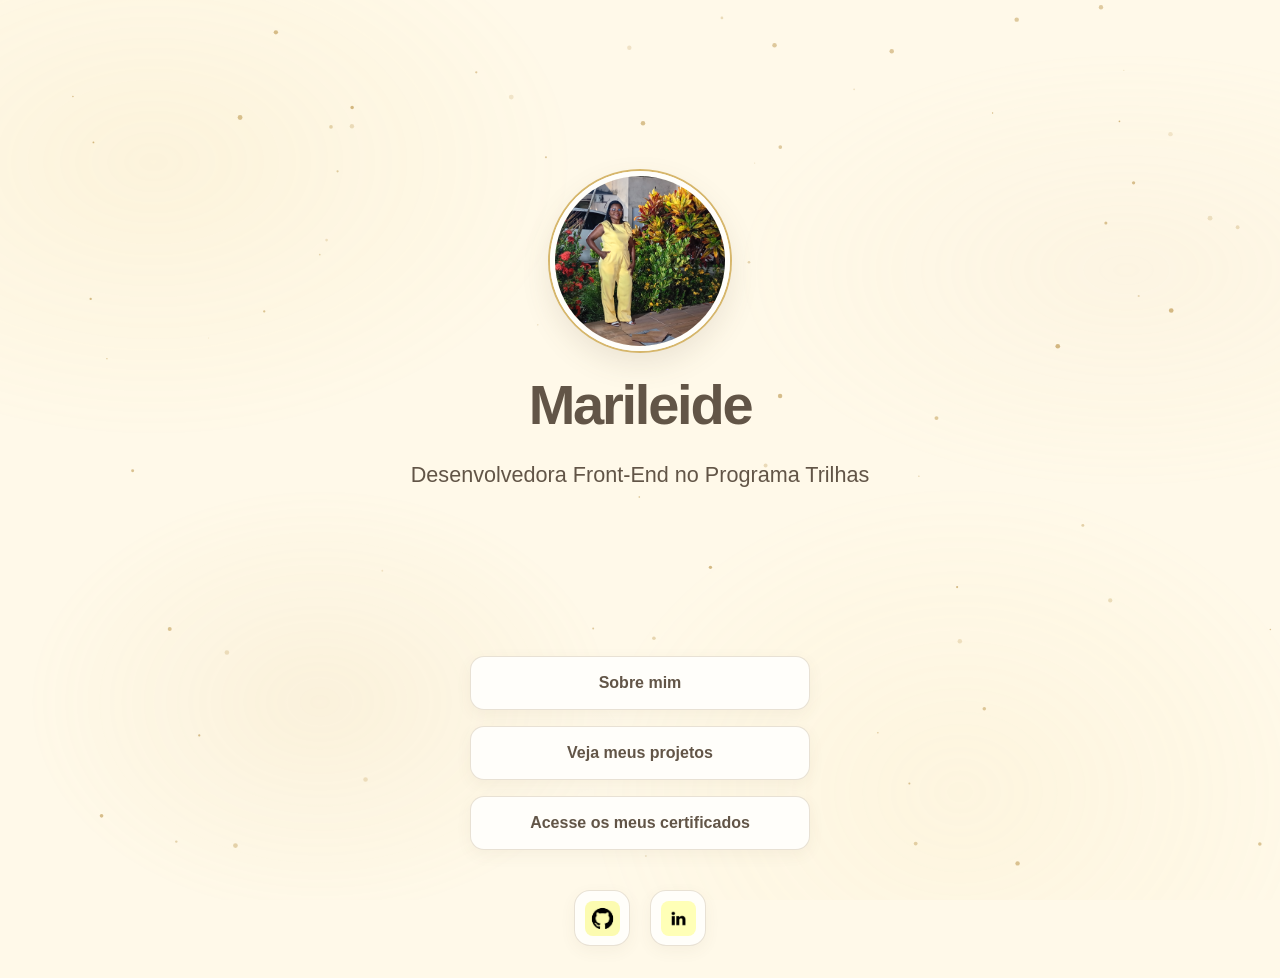
==== index.html @ 8dfe2529 "Publica projeto Desafio 1" ====
<!DOCTYPE html>
<html lang="pt-br">
<head>
  <meta charset="UTF-8">
  <meta name="viewport" content="width=device-width, initial-scale=1.0">
  <meta name="theme-color" content="#fff9e9">
  <title>Meu Portfólio</title>
  <link rel="stylesheet" href="./style.css">
</head>

<body>
  <main id="inicio" class="cabecalho">
    <img src="./img/marileide.jpg" alt="Foto da Marileide" class="foto-perfil">
    <h1>Marileide</h1>
    <p class="cabecalho-sub-titulo">
      Desenvolvedora Front-End no Programa Trilhas
    </p>
  </main>

  <section class="botoes">
    <nav aria-label="Navegação principal">
      <a href="./sobre.html">
        <button type="button">Sobre mim</button>
      </a>

      <a href="./projetos.html">
        <button type="button">Veja meus projetos</button>
      </a>

      <a href="./certificados.html">
        <button type="button">Acesse os meus certificados</button>
      </a>
    </nav>
  </section>

  <div class="redes-sociais">
    <a href="https://github.com/MariGoncalves21" target="_blank" rel="noopener noreferrer">
      <img src="./img/github.jpg" alt="GitHub">
    </a>

    <a href="" target="_blank" rel="noopener noreferrer">
      <img src="./img/linkedin.jpg" alt="LinkedIn">
    </a>
  </div>

  <script src="./script.js" defer></script>
</body>
</html>
---- style.css ----
* {
  margin: 0;
  padding: 0;
  box-sizing: border-box;
  font-family: "Segoe UI", Tahoma, Geneva, Verdana, sans-serif;
}

html {
  scroll-behavior: smooth;
}

:root {
  --primaria: #f8e7a1;
  --secundaria: #d6b66b;
  --escuro: #625547;
  --maisEscuro: #453b31;
  --claro: #625547;
  --vidro: rgba(255, 254, 250, 0.76);

  --fundo: #fff9e9;
  --branco: #fffefa;
  --bege: #f2e8d8;
  --borda: rgba(151, 125, 77, 0.22);
  --sombra: 0 12px 32px rgba(98, 85, 71, 0.09);
  --sombra-hover: 0 18px 38px rgba(98, 85, 71, 0.15);

  --raio: 20px;
  --transicao: 0.3s ease;
}

body {
  position: relative;
  isolation: isolate;
  min-height: 100vh;
  overflow-wrap: break-word;
  background-color: var(--fundo);
  color: var(--claro);
  line-height: 1.6;
}

body::before {
  content: "";
  position: fixed;
  inset: 0;
  z-index: -1;
  pointer-events: none;
  opacity: 0.1;
  background:
    radial-gradient(ellipse at 12% 18%, #e5c96f 0, transparent 27%),
    radial-gradient(ellipse at 88% 30%, #e9d5ad 0, transparent 25%),
    radial-gradient(ellipse at 75% 88%, #f0d98c 0, transparent 28%),
    radial-gradient(ellipse at 25% 78%, #d6b66b 0, transparent 22%);
}

.cabecalho {
  min-height: 72vh;
  padding: 3rem 1.5rem 2rem;
  display: flex;
  justify-content: center;
  align-items: center;
  flex-direction: column;
  text-align: center;
}

.cabecalho > div {
  display: flex;
  flex-direction: column;
  align-items: center;
  text-align: center;
}

.foto-perfil {
  display: block;
  width: 180px;
  height: 180px;
  object-fit: cover;
  border-radius: 50%;
  border: 5px solid var(--branco);
  box-shadow:
    0 0 0 2px var(--secundaria),
    0 12px 30px rgba(98, 85, 71, 0.13);
  animation: flutuar 5s ease-in-out infinite;
}

h1 {
  margin: 20px 0;
  color: var(--escuro);
  font-size: clamp(2.3rem, 5vw, 3.5rem);
  font-weight: 700;
  line-height: 1.2;
  letter-spacing: -0.04em;
}

.cabecalho-sub-titulo {
  max-width: 650px;
  padding: 0 0.5rem;
  color: var(--claro);
  font-size: clamp(1rem, 2.5vw, 1.35rem);
  text-align: center;
}

.cabecalho p {
  max-width: 650px;
  color: var(--claro);
}

.botoes {
  display: flex;
  justify-content: center;
  text-align: center;
  padding: 0 1.25rem 1rem;
  margin-top: 0.5rem;
}

.botoes nav {
  display: flex;
  flex-direction: column;
  align-items: center;
  gap: 1rem;
  width: min(100%, 340px);
}

.botoes nav a {
  display: block;
  width: 100%;
  text-decoration: none;
}

.botoes button {
  width: 100%;
  min-height: 54px;
  padding: 0.9rem 1.2rem;
  border: 1px solid var(--borda);
  border-radius: 14px;
  background: var(--branco);
  color: var(--escuro);
  font-size: 1rem;
  font-weight: 600;
  cursor: pointer;
  box-shadow: 0 5px 16px rgba(98, 85, 71, 0.06);
  transition:
    transform var(--transicao),
    background-color var(--transicao),
    border-color var(--transicao),
    box-shadow var(--transicao);
}

.botoes button:hover {
  transform: translateY(-3px);
  background: var(--primaria);
  border-color: var(--secundaria);
  box-shadow: var(--sombra);
}

.botoes button:active {
  transform: scale(0.98);
}

.botoes button:focus-visible {
  outline: 2px solid var(--escuro);
  outline-offset: 4px;
}

.redes-sociais {
  display: flex;
  justify-content: center;
  align-items: center;
  flex-wrap: wrap;
  gap: 1.25rem;
  margin: 1.5rem auto 2rem;
  padding: 0 1rem;
}

.redes-sociais a {
  display: flex;
  align-items: center;
  justify-content: center;
  width: 56px;
  height: 56px;
  border: 1px solid var(--borda);
  border-radius: 16px;
  background: var(--branco);
  box-shadow: 0 5px 16px rgba(98, 85, 71, 0.06);
  transition:
    transform var(--transicao),
    border-color var(--transicao),
    box-shadow var(--transicao);
}

.redes-sociais img {
  display: block;
  width: 35px;
  height: 35px;
  object-fit: contain;
  border-radius: 8px;
  transition: transform var(--transicao);
}

.redes-sociais a:hover {
  transform: translateY(-4px);
  border-color: var(--secundaria);
  box-shadow: var(--sombra);
}

.redes-sociais a:hover img {
  transform: scale(1.06);
}

.redes-sociais a:active {
  transform: scale(0.96);
}

.redes-sociais a:focus-visible {
  outline: 2px solid var(--escuro);
  outline-offset: 4px;
}

.sobre {
  padding: 2rem 1.5rem 3rem;
}

.sobre-caixa {
  width: min(100%, 800px);
  margin: 0 auto;
  padding: clamp(1.5rem, 4vw, 2.5rem);
  border: 1px solid var(--borda);
  border-radius: var(--raio);
  background: rgba(255, 254, 250, 0.86);
  box-shadow: var(--sombra);
}

.sobre-paragrafo {
  color: var(--claro);
  font-size: clamp(1rem, 2vw, 1.2rem);
  line-height: 1.9;
  text-align: center;
}

.projetos {
  padding: 3rem 1.5rem;
}

.projetos-titulo {
  margin-bottom: 2.5rem;
  color: var(--escuro);
  font-size: clamp(2rem, 4vw, 2.7rem);
  text-align: center;
}

.projetos-caixa {
  display: grid;
  grid-template-columns: repeat(
    auto-fit,
    minmax(min(100%, 270px), 1fr)
  );
  gap: 1.75rem;
  width: min(100%, 1150px);
  margin: 0 auto;
}

.projetos-card {
  display: flex;
  flex-direction: column;
  min-width: 0;
  overflow: hidden;
  border: 1px solid var(--borda);
  border-radius: var(--raio);
  background: rgba(255, 254, 250, 0.94);
  box-shadow: var(--sombra);
  color: inherit;
  text-decoration: none;
  transition:
    transform var(--transicao),
    border-color var(--transicao),
    box-shadow var(--transicao);
}

.projetos-imagem {
  display: block;
  width: 100%;
  height: 210px;
  object-fit: cover;
  background: var(--bege);
}

.caixa-textos-projetos {
  display: flex;
  flex: 1;
  flex-direction: column;
  align-items: flex-start;
  padding: 1.4rem;
}

.info-projetos {
  margin-bottom: 0.65rem;
  color: #8a6b2d;
  font-size: 1.1rem;
  line-height: 1.5;
  transition: color var(--transicao);
}

.simbolo-projeto {
  display: inline-block;
  margin-left: 0.4rem;
  transition: transform var(--transicao);
}

.paragrafo-projeto,
.paragrafo-projetos {
  color: #75695b;
  font-size: 0.98rem;
  line-height: 1.75;
}

.projetos-card:focus-visible {
  outline: 2px solid var(--escuro);
  outline-offset: 5px;
}

.projetos-card:active {
  transform: scale(0.99);
}

/* ================================
   CERTIFICADOS
================================ */

.certificados {
  min-height: 100vh;
  padding: 4rem 1.5rem 2rem;
  background:
    radial-gradient(
      circle at 12% 12%,
      rgba(248, 231, 161, 0.35),
      transparent 35%
    ),
    radial-gradient(
      circle at 88% 78%,
      rgba(214, 182, 107, 0.15),
      transparent 32%
    );
}

.certificados-cabecalho {
  max-width: 800px;
  margin: 0 auto;
  text-align: center;
}

.certificados-cabecalho h1 {
  margin: 0 0 1rem;
  color: var(--escuro);
  font-size: clamp(2rem, 4vw, 2.8rem);
}

.certificados-cabecalho p {
  color: var(--claro);
  font-size: 1.05rem;
  line-height: 1.8;
}

.certificados-lista {
  display: flex;
  justify-content: center;
  align-items: center;
  width: 100%;
  margin: 4rem auto 3rem;
  padding: 1rem;
  perspective: 1000px;
}

.certificado-card {
  position: relative;
  width: min(100%, 340px);
  min-width: 0;
  padding: 0;
  overflow: visible;
  border: none;
  border-radius: 4px;
  background: transparent;
  animation: certificado-flutuar 4s ease-in-out infinite;
  filter: drop-shadow(0 18px 12px rgba(0, 0, 0, 0.20));
  transition:
    filter 0.35s ease,
    transform 0.35s ease;
}

.certificado-moldura {
  position: relative;
  width: 100%;
  padding: 5px;
  overflow: hidden;
  border: 2px solid #493522;
  border-radius: 4px;
  background: linear-gradient(
    135deg,
    #b99a62 0%,
    #6f5435 12%,
    #38291e 35%,
    #241a14 55%,
    #5c432c 78%,
    #c5a66d 100%
  );
  box-shadow:
    inset 2px 2px 3px rgba(255, 239, 198, 0.45),
    inset -3px -3px 5px rgba(0, 0, 0, 0.55),
    5px 5px 0 #493522,
    8px 8px 0 #8b7049,
    12px 16px 22px rgba(69, 59, 49, 0.25);
  transform: rotateX(1deg);
  transition:
    box-shadow 0.35s ease,
    transform 0.35s ease;
}

.certificado-moldura::before {
  content: "";
  position: absolute;
  inset: 4px;
  z-index: 2;
  border: 1px solid rgba(255, 255, 255, 0.12);
  pointer-events: none;
}

.certificado-link {
  display: block;
  position: relative;
  width: 100%;
  overflow: hidden;
  background: transparent;
  line-height: 0;
  cursor: pointer;
}

.certificado-link:focus-visible {
  outline: 3px solid var(--secundaria);
  outline-offset: 6px;
}

.certificado-imagem {
  display: block;
  width: 100%;
  height: auto;
  max-width: none;
  margin: 0;
  padding: 0;
  border: none;
  border-radius: 0;
  object-fit: cover;
  object-position: center;
  box-shadow: none;
  transition:
    transform 0.4s ease,
    filter 0.4s ease;
}

@keyframes certificado-flutuar {
  0%,
  100% {
    transform: translateY(0);
  }

  50% {
    transform: translateY(-14px);
  }
}

.voltar-container {
  display: flex;
  justify-content: center;
  padding: 1.5rem;
}

.botao-voltar {
  display: inline-flex;
  max-width: 100%;
  margin-top: 1rem;
  padding: 0.8rem 1.35rem;
  align-items: center;
  justify-content: center;
  gap: 0.5rem;
  border: 1px solid #c9a856;
  border-radius: 12px;
  background: var(--primaria);
  color: #50432f;
  font-weight: 600;
  text-align: center;
  text-decoration: none;
  transition:
    transform 0.3s ease,
    box-shadow 0.3s ease,
    background-color 0.3s ease;
}

.seta-voltar {
  display: inline-block;
  font-size: 1.2rem;
  transition: transform 0.3s ease;
}

.botao-voltar:focus-visible {
  outline: 2px solid var(--escuro);
  outline-offset: 4px;
}

.botao-voltar:active {
  transform: scale(0.98);
}

@keyframes flutuar {
  0%,
  100% {
    transform: translateY(0);
  }

  50% {
    transform: translateY(-8px);
  }
}

@media (hover: hover) {
  .projetos-card:hover {
    transform: translateY(-5px);
    border-color: rgba(214, 182, 107, 0.65);
    box-shadow: var(--sombra-hover);
  }

  .projetos-card:hover .info-projetos {
    color: #9a762f;
  }

  .projetos-card:hover .simbolo-projeto {
    transform: translateX(4px);
  }

  .certificado-card:hover {
    animation-play-state: paused;
    filter: drop-shadow(0 25px 18px rgba(0, 0, 0, 0.25));
  }

  .certificado-card:hover .certificado-moldura {
    transform: rotateX(0deg) scale(1.025);
    box-shadow:
      inset 2px 2px 3px rgba(255, 239, 198, 0.5),
      inset -3px -3px 5px rgba(0, 0, 0, 0.55),
      5px 5px 0 #493522,
      8px 8px 0 #8b7049,
      15px 22px 30px rgba(69, 59, 49, 0.3);
  }

  .certificado-card:hover .certificado-imagem {
    filter: brightness(1.04);
  }

  .botao-voltar:hover {
    transform: translateY(-3px);
    background: #f5e1a0;
    box-shadow: 0 8px 18px rgba(98, 85, 71, 0.12);
  }

  .botao-voltar:hover .seta-voltar {
    transform: translateX(-3px);
  }
}

@media (max-width: 600px) {
  .cabecalho {
    min-height: 65vh;
    padding: 2.5rem 1rem 1.5rem;
  }

  .foto-perfil {
    width: 140px;
    height: 140px;
  }

  h1 {
    margin: 16px 0;
    font-size: 2.4rem;
  }

  .cabecalho-sub-titulo {
    font-size: 1.05rem;
  }

  .botoes {
    padding-right: 1.25rem;
    padding-left: 1.25rem;
  }

  .botoes nav {
    width: min(100%, 340px);
  }

  .botoes button {
    min-height: 50px;
    padding: 0.85rem 1rem;
    font-size: 0.95rem;
  }

  .redes-sociais {
    gap: 1rem;
  }

  .sobre {
    padding: 1.5rem 1rem 2rem;
  }

  .sobre-caixa {
    padding: 1.5rem;
    border-radius: 16px;
  }

  .projetos {
    padding: 2rem 1rem;
  }

  .projetos-titulo {
    margin-bottom: 1.75rem;
  }

  .projetos-caixa {
    grid-template-columns: minmax(0, 1fr);
    gap: 1.25rem;
  }

  .projetos-imagem {
    height: 200px;
  }

  .caixa-textos-projetos {
    padding: 1.2rem;
  }

  .certificados {
    padding: 2.5rem 1rem 1.5rem;
  }

  .certificados-lista {
    margin: 2.5rem auto;
    padding: 1rem 0.5rem;
  }

  .certificado-card {
    width: min(100%, 290px);
  }

  .certificado-moldura {
    padding: 5px;
  }

  .voltar-container {
    padding: 1rem 0;
  }

  .botao-voltar {
    padding: 0.8rem 1rem;
    font-size: 0.95rem;
  }
}


@media (prefers-reduced-motion: reduce) {
  *,
  *::before,
  *::after {
    scroll-behavior: auto !important;
    animation-duration: 0.01ms !important;
    animation-iteration-count: 1 !important;
    transition-duration: 0.01ms !important;
  }
}

#particulas-fundo {
  position: fixed;
  inset: 0;
  width: 100%;
  height: 100%;
  pointer-events: none;
  z-index: 0;
}

body > * {
  position: relative;
  z-index: 1;
}
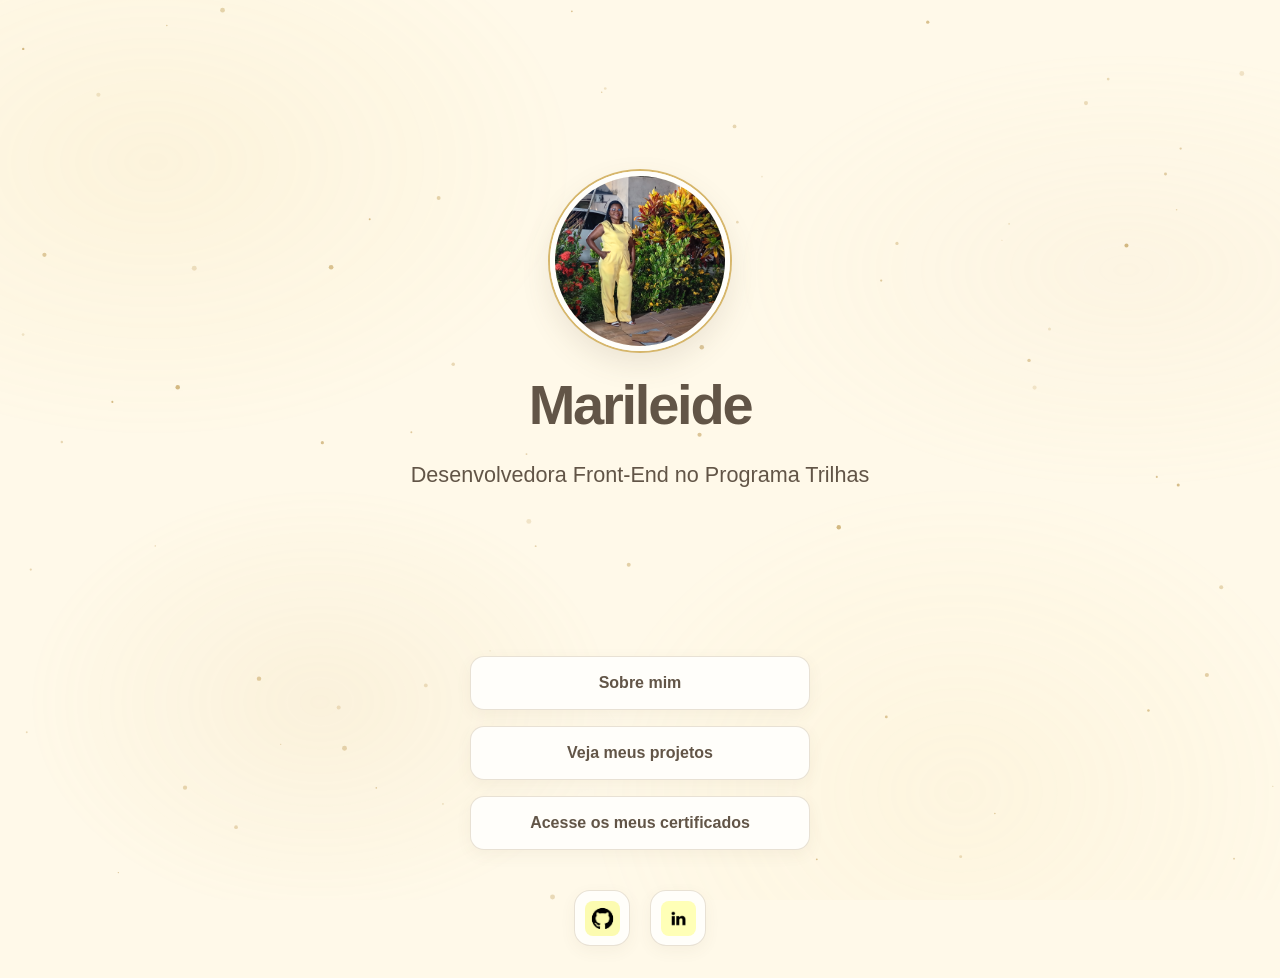
==== commit 467dd9b5: "Atualiza o Desafio 1" ====
--- a/index.html
+++ b/index.html
@@ -38,7 +38,7 @@
       <img src="./img/github.jpg" alt="GitHub">
     </a>
 
-    <a href="" target="_blank" rel="noopener noreferrer">
+    <a href="https://br.linkedin.com/in/marileide-gon%C3%A7alves-035b4828a" target="_blank" rel="noopener noreferrer">
       <img src="./img/linkedin.jpg" alt="LinkedIn">
     </a>
   </div>
--- a/style.css
+++ b/style.css
@@ -320,10 +320,6 @@
 .projetos-card:active {
   transform: scale(0.99);
 }
-
-/* ================================
-   CERTIFICADOS
-================================ */
 
 .certificados {
   min-height: 100vh;
